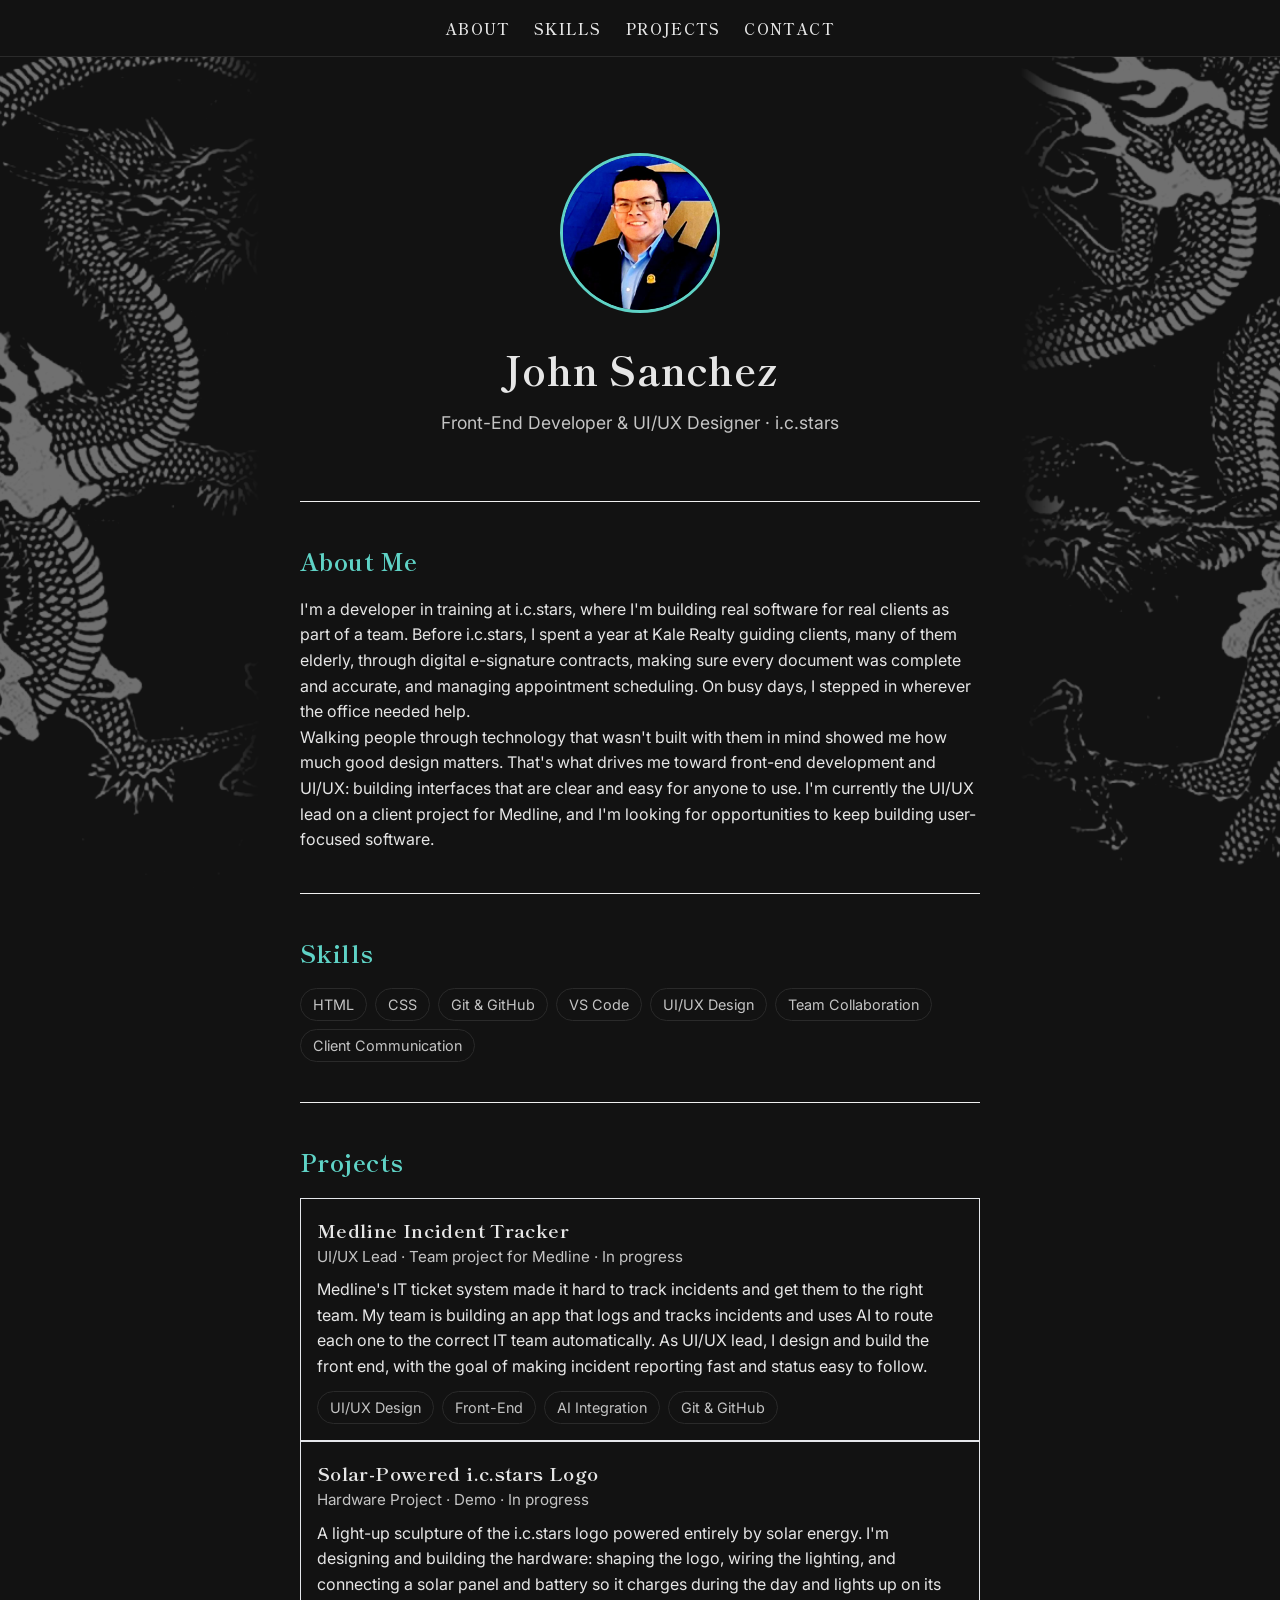
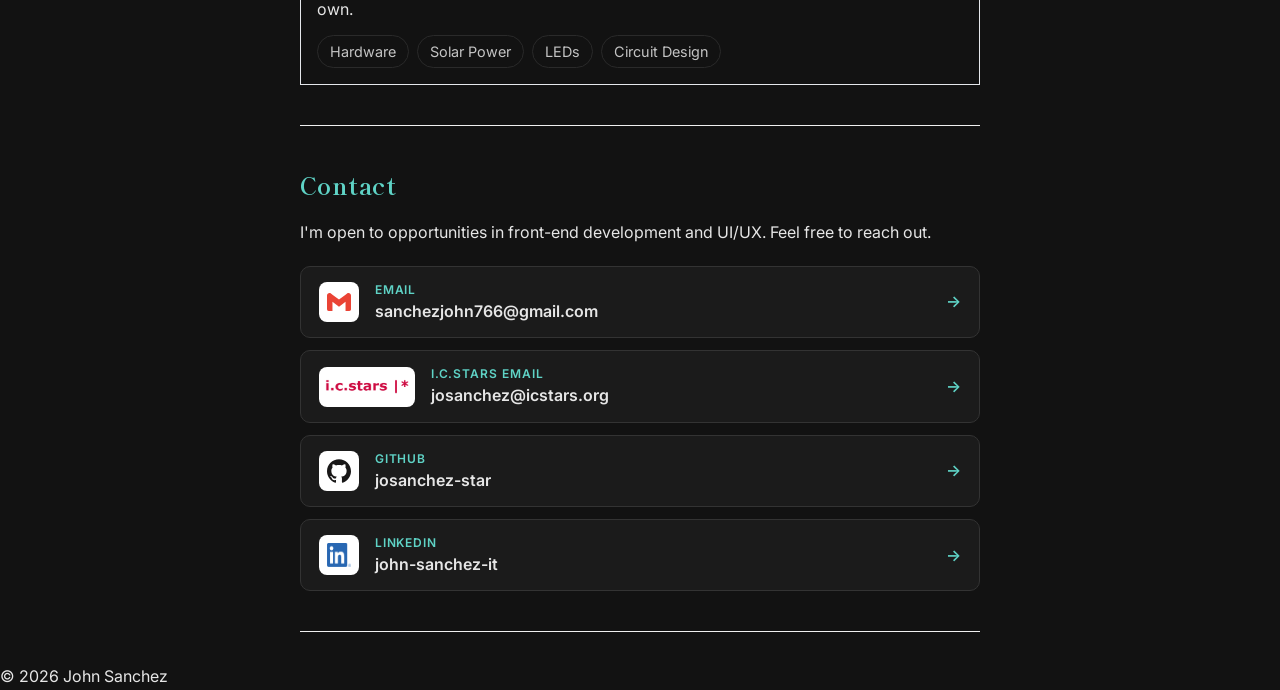
==== index.html @ 257376e0 "Switch accent color to teal and soften text" ====
<!DOCTYPE html>
<html lang="en">

<head>
    <meta charset="UTF-8">
    <meta name="viewport" content="width=device-width, initial-scale=1.0">
    <title>John Sanchez - Portfolio</title>
    <link rel="preconnect" href="https://fonts.googleapis.com">
    <link rel="preconnect" href="https://fonts.gstatic.com" crossorigin>
    <link href="https://fonts.googleapis.com/css2?family=Inter:wght@400;600&family=Shippori+Mincho:wght@600;700&display=swap" rel="stylesheet">
    <link rel="stylesheet" href="style.css?v=4">
</head>

<body>
    <img src="dragon-left.png" alt="" class="side-art side-left" aria-hidden="true">
    <img src="dragon-right.png" alt="" class="side-art side-right" aria-hidden="true">
    <header>
        <nav>
            <a href="#about">About</a>
            <a href="#skills">Skills</a>
            <a href="#projects">Projects</a>
            <a href="#contact">Contact</a>
        </nav>
    </header>
    <main>
        <section id="hero">
            <img src="profile.jpg?v=2" alt="Photo of John Sanchez" class="profile-pic">
            <h1>John Sanchez</h1>
            <p class="tagline">
                Front-End Developer &amp; UI/UX Designer · i.c.stars
            </p>
        </section>
        <section id="about">
            <h2>About Me</h2>

            <p>
                I'm a developer in training at i.c.stars, where I'm building real software for real clients
                as part of a team. Before i.c.stars, I spent a year at Kale Realty guiding clients, many of
                them elderly, through digital e-signature contracts, making sure every document was complete
                and accurate, and managing appointment scheduling. On busy days, I stepped in wherever the
                office needed help.
            </p>
            <p>
                Walking people through technology that wasn't built with them in mind showed me how much good
                design matters. That's what drives me toward front-end development and UI/UX: building
                interfaces that are clear and easy for anyone to use. I'm currently the UI/UX lead on a
                client project for Medline, and I'm looking for opportunities to keep building
                user-focused software.
            </p>

        </section>
        <section id="skills">
            <h2>Skills</h2>
            <ul class="tags">
                <li>HTML</li>
                <li>CSS</li>
                <li>Git &amp; GitHub</li>
                <li>VS Code</li>
                <li>UI/UX Design</li>
                <li>Team Collaboration</li>
                <li>Client Communication</li>
            </ul>
        </section>
        <section id="projects">
            <h2>Projects</h2>
            <article class="project">
                <h3>Medline Incident Tracker</h3>
                <p class="role">UI/UX Lead · Team project for Medline · In progress</p>
                <p>
                    Medline's IT ticket system made it hard to track incidents and get them to the right team.
                    My team is building an app that logs and tracks incidents and uses AI to route each one
                    to the correct IT team automatically. As UI/UX lead, I design and build the front end,
                    with the goal of making incident reporting fast and status easy to follow.
                </p>
                <ul class="tags">
                    <li>UI/UX Design</li>
                    <li>Front-End</li>
                    <li>AI Integration</li>
                    <li>Git &amp; GitHub</li>
                </ul>
            </article>
            <article class="project">
                <h3>Solar-Powered i.c.stars Logo</h3>
                <p class="role">Hardware Project · Demo · In progress</p>
                <p>
                    A light-up sculpture of the i.c.stars logo powered entirely by solar energy. I'm designing
                    and building the hardware: shaping the logo, wiring the lighting, and connecting a solar
                    panel and battery so it charges during the day and lights up on its own.
                </p>
                <ul class="tags">
                    <li>Hardware</li>
                    <li>Solar Power</li>
                    <li>LEDs</li>
                    <li>Circuit Design</li>
                </ul>
            </article>
        </section>
        <section id="contact">
            <h2>Contact</h2>
            <p class="contact-intro">I'm open to opportunities in front-end development and UI/UX. Feel free to reach out.</p>
            <div class="contact-links">
                <a class="contact-link" href="mailto:sanchezjohn766@gmail.com">
                    <span class="contact-icon"><img src="icons/gmail.svg" alt=""></span>
                    <span class="contact-text"><small>Email</small><span>sanchezjohn766@gmail.com</span></span>
                </a>
                <a class="contact-link" href="mailto:josanchez@icstars.org">
                    <span class="contact-icon wide"><img src="icons/icstars.png" alt=""></span>
                    <span class="contact-text"><small>i.c.stars Email</small><span>josanchez@icstars.org</span></span>
                </a>
                <a class="contact-link" href="https://github.com/josanchez-star" target="_blank" rel="noopener">
                    <span class="contact-icon"><img src="icons/github.svg" alt=""></span>
                    <span class="contact-text"><small>GitHub</small><span>josanchez-star</span></span>
                </a>
                <a class="contact-link" href="https://www.linkedin.com/in/john-sanchez-it/" target="_blank" rel="noopener">
                    <span class="contact-icon"><img src="icons/linkedin.png" alt=""></span>
                    <span class="contact-text"><small>LinkedIn</small><span>john-sanchez-it</span></span>
                </a>
            </div>
        </section>
    </main>
    <footer>
        <p>&copy; 2026 John Sanchez</p>
    </footer>
</body>

</html>
---- style.css ----
:root {
    --accent: #5FD3C6;
    --ink: #e6e6e6;
    --muted: #c4c4c4;
    --bg: #121212;
}

* {
    box-sizing: border-box;
    margin: 0;
    padding: 0;
}

body {
    font-family: system-ui, -apple-system, sans-serif;
    color: var(--ink);
    line-height: 1.6;
    background: var(--bg);
}

header {
    position: sticky;
    top: 0;
    background: var(--bg);
    border-bottom: 1px solid #2a2a2a;
}

nav {
    display: flex;
    gap: 1.5rem;
    justify-content: center;
    padding: 1rem;
}

nav a {
    text-decoration: none;
    color: var(--ink);
    font-weight: 600;
}

nav a:hover {
    color: var(--accent);
}

main {
    max-width: 720px;
    margin: 0 auto;
    padding: 2rem 1.25rem;
}

section {
    padding: 2.5rem 0;
    border-bottom: 1px solid #f0f0f0;
}

#hero {
    text-align: center;
    padding: 4rem 0;
}

h1 {
    font-size: 2.5rem;
}

.tagline {
    color: var(--muted);
    font-size: 1.1rem;
    margin-top: 0.5rem;
}

h2 {
    margin-bottom: 1rem;
    color: var(--accent);
}

.project {
    padding: 1rem;
    border: 1px solid #e5e7eb;
}
.tags {
    display: flex;
    flex-wrap: wrap;
    gap: 0.5rem;
    list-style: none;
    margin-top: 0.75rem;
}
.tags li {
    padding: 0.25rem 0.75rem;
    border: 1px solid #2a2a2a;
    border-radius: 999px;
    font-size: 0.9rem;
    color: var(--muted);
}
.role {
    color: var(--muted);
    font-size: 0.95rem;
    margin-bottom: 0.5rem;
}
.profile-pic {
    width: 160px;
    height: 160px;
    border-radius: 50%;
    object-fit: cover;
    border: 3px solid var(--accent);
    display: block;
    margin: 0 auto 1.5rem;
}

/* Fonts */
body {
    font-family: 'Inter', system-ui, sans-serif;
}
h1, h2, h3 {
    font-family: 'Shippori Mincho', serif;
    font-weight: 700;
    letter-spacing: 0.02em;
}
nav a {
    font-family: 'Shippori Mincho', serif;
    letter-spacing: 0.08em;
    text-transform: uppercase;
    font-size: 0.95rem;
}

/* Dragon side art (traditional artwork, The Met, 53.101.81) */
header {
    z-index: 10;
}
.side-art {
    position: fixed;
    top: 0;
    height: 100vh;
    width: calc((100vw - 760px) / 2);
    object-fit: cover;
    opacity: 0.4;
    pointer-events: none;
    z-index: -1;
}
.side-left {
    left: 0;
    object-position: 60% center;
    -webkit-mask-image: linear-gradient(to right, #000 75%, transparent);
    mask-image: linear-gradient(to right, #000 75%, transparent);
}
.side-right {
    right: 0;
    object-position: 40% center;
    -webkit-mask-image: linear-gradient(to left, #000 75%, transparent);
    mask-image: linear-gradient(to left, #000 75%, transparent);
}
@media (max-width: 1000px) {
    .side-art {
        display: none;
    }
}

/* Links */
a {
    color: var(--accent);
}

/* Contact cards */
.contact-intro {
    margin-bottom: 1.25rem;
}
.contact-links {
    display: flex;
    flex-direction: column;
    gap: 0.75rem;
}
.contact-link {
    display: flex;
    align-items: center;
    gap: 1rem;
    padding: 0.8rem 1.1rem;
    border: 1px solid #333;
    border-radius: 10px;
    background: #1b1b1b;
    color: var(--ink);
    text-decoration: none;
    transition: border-color 0.2s, background 0.2s;
}
.contact-link:hover,
.contact-link:focus-visible {
    border-color: var(--accent);
    background: #152321;
}
.contact-link::after {
    content: "\2192";
    margin-left: auto;
    color: var(--accent);
    font-weight: 600;
}
.contact-icon {
    width: 40px;
    height: 40px;
    border-radius: 8px;
    background: #fff;
    display: flex;
    align-items: center;
    justify-content: center;
    flex-shrink: 0;
}
.contact-icon img {
    width: 24px;
    height: 24px;
}
.contact-icon.wide {
    width: 96px;
}
.contact-icon.wide img {
    width: 84px;
    height: auto;
}
.contact-text {
    display: flex;
    flex-direction: column;
    min-width: 0;
}
.contact-text small {
    font-size: 0.75rem;
    text-transform: uppercase;
    letter-spacing: 0.08em;
    color: var(--accent);
    font-weight: 600;
}
.contact-text span {
    font-weight: 600;
    overflow-wrap: anywhere;
}
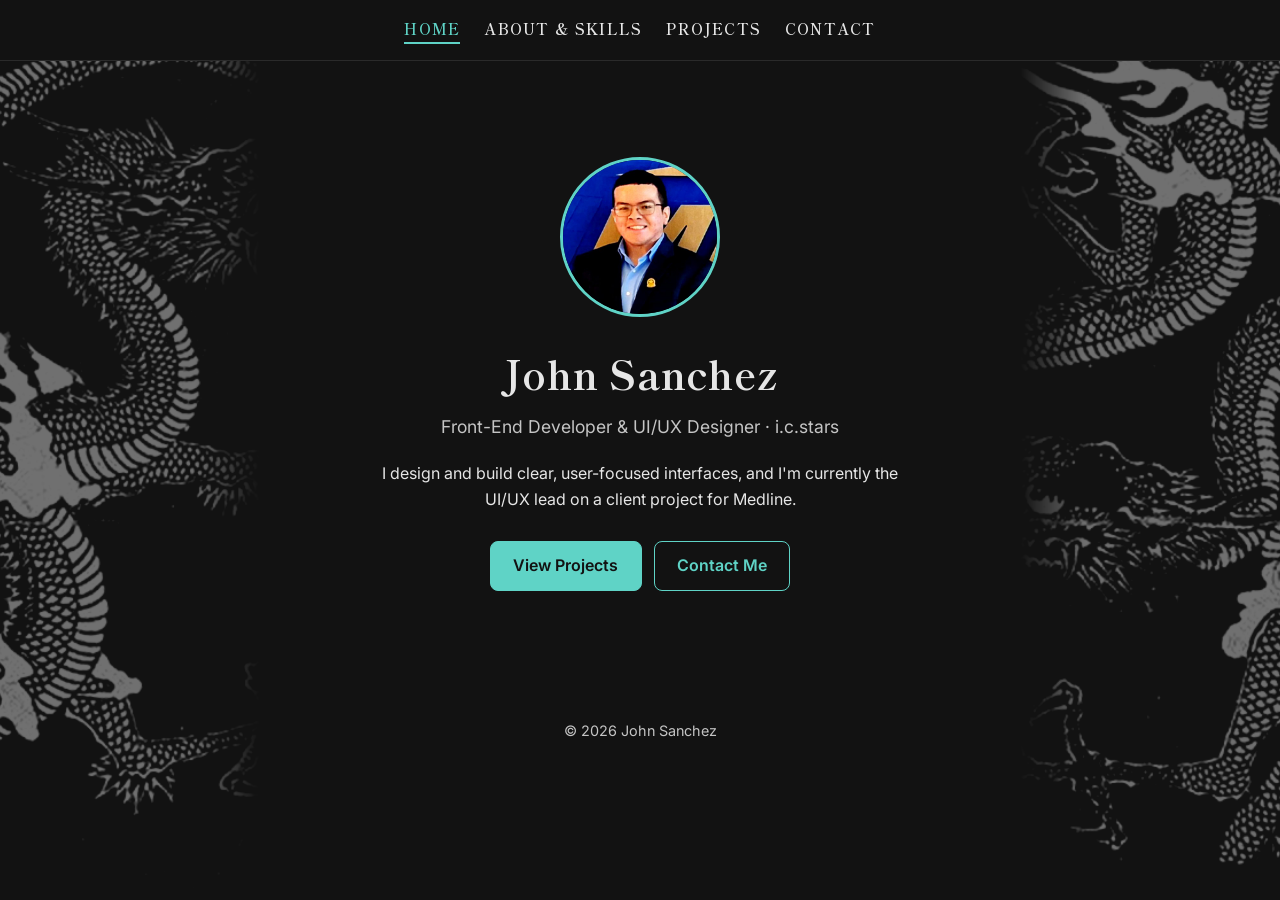
==== commit 47f9ad2e: "Split site into separate pages" ====
--- a/index.html
+++ b/index.html
@@ -8,7 +8,7 @@
     <link rel="preconnect" href="https://fonts.googleapis.com">
     <link rel="preconnect" href="https://fonts.gstatic.com" crossorigin>
     <link href="https://fonts.googleapis.com/css2?family=Inter:wght@400;600&family=Shippori+Mincho:wght@600;700&display=swap" rel="stylesheet">
-    <link rel="stylesheet" href="style.css?v=4">
+    <link rel="stylesheet" href="style.css?v=5">
 </head>
 
 <body>
@@ -16,10 +16,10 @@
     <img src="dragon-right.png" alt="" class="side-art side-right" aria-hidden="true">
     <header>
         <nav>
-            <a href="#about">About</a>
-            <a href="#skills">Skills</a>
-            <a href="#projects">Projects</a>
-            <a href="#contact">Contact</a>
+            <a href="index.html" class="active" aria-current="page">Home</a>
+            <a href="about.html">About &amp; Skills</a>
+            <a href="projects.html">Projects</a>
+            <a href="contact.html">Contact</a>
         </nav>
     </header>
     <main>
@@ -29,92 +29,13 @@
             <p class="tagline">
                 Front-End Developer &amp; UI/UX Designer · i.c.stars
             </p>
-        </section>
-        <section id="about">
-            <h2>About Me</h2>
-
-            <p>
-                I'm a developer in training at i.c.stars, where I'm building real software for real clients
-                as part of a team. Before i.c.stars, I spent a year at Kale Realty guiding clients, many of
-                them elderly, through digital e-signature contracts, making sure every document was complete
-                and accurate, and managing appointment scheduling. On busy days, I stepped in wherever the
-                office needed help.
+            <p class="intro">
+                I design and build clear, user-focused interfaces, and I'm currently the UI/UX lead
+                on a client project for Medline.
             </p>
-            <p>
-                Walking people through technology that wasn't built with them in mind showed me how much good
-                design matters. That's what drives me toward front-end development and UI/UX: building
-                interfaces that are clear and easy for anyone to use. I'm currently the UI/UX lead on a
-                client project for Medline, and I'm looking for opportunities to keep building
-                user-focused software.
-            </p>
-
-        </section>
-        <section id="skills">
-            <h2>Skills</h2>
-            <ul class="tags">
-                <li>HTML</li>
-                <li>CSS</li>
-                <li>Git &amp; GitHub</li>
-                <li>VS Code</li>
-                <li>UI/UX Design</li>
-                <li>Team Collaboration</li>
-                <li>Client Communication</li>
-            </ul>
-        </section>
-        <section id="projects">
-            <h2>Projects</h2>
-            <article class="project">
-                <h3>Medline Incident Tracker</h3>
-                <p class="role">UI/UX Lead · Team project for Medline · In progress</p>
-                <p>
-                    Medline's IT ticket system made it hard to track incidents and get them to the right team.
-                    My team is building an app that logs and tracks incidents and uses AI to route each one
-                    to the correct IT team automatically. As UI/UX lead, I design and build the front end,
-                    with the goal of making incident reporting fast and status easy to follow.
-                </p>
-                <ul class="tags">
-                    <li>UI/UX Design</li>
-                    <li>Front-End</li>
-                    <li>AI Integration</li>
-                    <li>Git &amp; GitHub</li>
-                </ul>
-            </article>
-            <article class="project">
-                <h3>Solar-Powered i.c.stars Logo</h3>
-                <p class="role">Hardware Project · Demo · In progress</p>
-                <p>
-                    A light-up sculpture of the i.c.stars logo powered entirely by solar energy. I'm designing
-                    and building the hardware: shaping the logo, wiring the lighting, and connecting a solar
-                    panel and battery so it charges during the day and lights up on its own.
-                </p>
-                <ul class="tags">
-                    <li>Hardware</li>
-                    <li>Solar Power</li>
-                    <li>LEDs</li>
-                    <li>Circuit Design</li>
-                </ul>
-            </article>
-        </section>
-        <section id="contact">
-            <h2>Contact</h2>
-            <p class="contact-intro">I'm open to opportunities in front-end development and UI/UX. Feel free to reach out.</p>
-            <div class="contact-links">
-                <a class="contact-link" href="mailto:sanchezjohn766@gmail.com">
-                    <span class="contact-icon"><img src="icons/gmail.svg" alt=""></span>
-                    <span class="contact-text"><small>Email</small><span>sanchezjohn766@gmail.com</span></span>
-                </a>
-                <a class="contact-link" href="mailto:josanchez@icstars.org">
-                    <span class="contact-icon wide"><img src="icons/icstars.png" alt=""></span>
-                    <span class="contact-text"><small>i.c.stars Email</small><span>josanchez@icstars.org</span></span>
-                </a>
-                <a class="contact-link" href="https://github.com/josanchez-star" target="_blank" rel="noopener">
-                    <span class="contact-icon"><img src="icons/github.svg" alt=""></span>
-                    <span class="contact-text"><small>GitHub</small><span>josanchez-star</span></span>
-                </a>
-                <a class="contact-link" href="https://www.linkedin.com/in/john-sanchez-it/" target="_blank" rel="noopener">
-                    <span class="contact-icon"><img src="icons/linkedin.png" alt=""></span>
-                    <span class="contact-text"><small>LinkedIn</small><span>john-sanchez-it</span></span>
-                </a>
+            <div class="hero-buttons">
+                <a class="btn btn-primary" href="projects.html">View Projects</a>
+                <a class="btn" href="contact.html">Contact Me</a>
             </div>
         </section>
     </main>
@@ -123,4 +44,4 @@
     </footer>
 </body>
 
-</html>+</html>
--- a/style.css
+++ b/style.css
@@ -50,7 +50,7 @@
 
 section {
     padding: 2.5rem 0;
-    border-bottom: 1px solid #f0f0f0;
+    border-bottom: 1px solid #2a2a2a;
 }
 
 #hero {
@@ -75,7 +75,7 @@
 
 .project {
     padding: 1rem;
-    border: 1px solid #e5e7eb;
+    border: 1px solid #2a2a2a;
 }
 .tags {
     display: flex;
@@ -228,3 +228,62 @@
     font-weight: 600;
     overflow-wrap: anywhere;
 }
+
+/* Multi-page layout */
+nav a.active {
+    color: var(--accent);
+    border-bottom: 2px solid var(--accent);
+    padding-bottom: 2px;
+}
+main section:last-child {
+    border-bottom: none;
+}
+.project {
+    border-radius: 10px;
+    background: #1b1b1b;
+    margin-bottom: 1rem;
+}
+.intro {
+    max-width: 520px;
+    margin: 1.25rem auto 0;
+    color: var(--ink);
+}
+.hero-buttons {
+    display: flex;
+    gap: 0.75rem;
+    justify-content: center;
+    flex-wrap: wrap;
+    margin-top: 1.75rem;
+}
+.btn {
+    display: inline-block;
+    padding: 0.7rem 1.4rem;
+    border: 1px solid var(--accent);
+    border-radius: 8px;
+    color: var(--accent);
+    text-decoration: none;
+    font-weight: 600;
+    transition: background 0.2s, color 0.2s;
+}
+.btn:hover,
+.btn:focus-visible {
+    background: #152321;
+}
+.btn-primary {
+    background: var(--accent);
+    color: #121212;
+}
+.btn-primary:hover,
+.btn-primary:focus-visible {
+    background: #8ae3d9;
+    color: #121212;
+}
+footer {
+    text-align: center;
+    padding: 2rem 1rem;
+    color: var(--muted);
+    font-size: 0.9rem;
+}
+#about p + p {
+    margin-top: 1rem;
+}
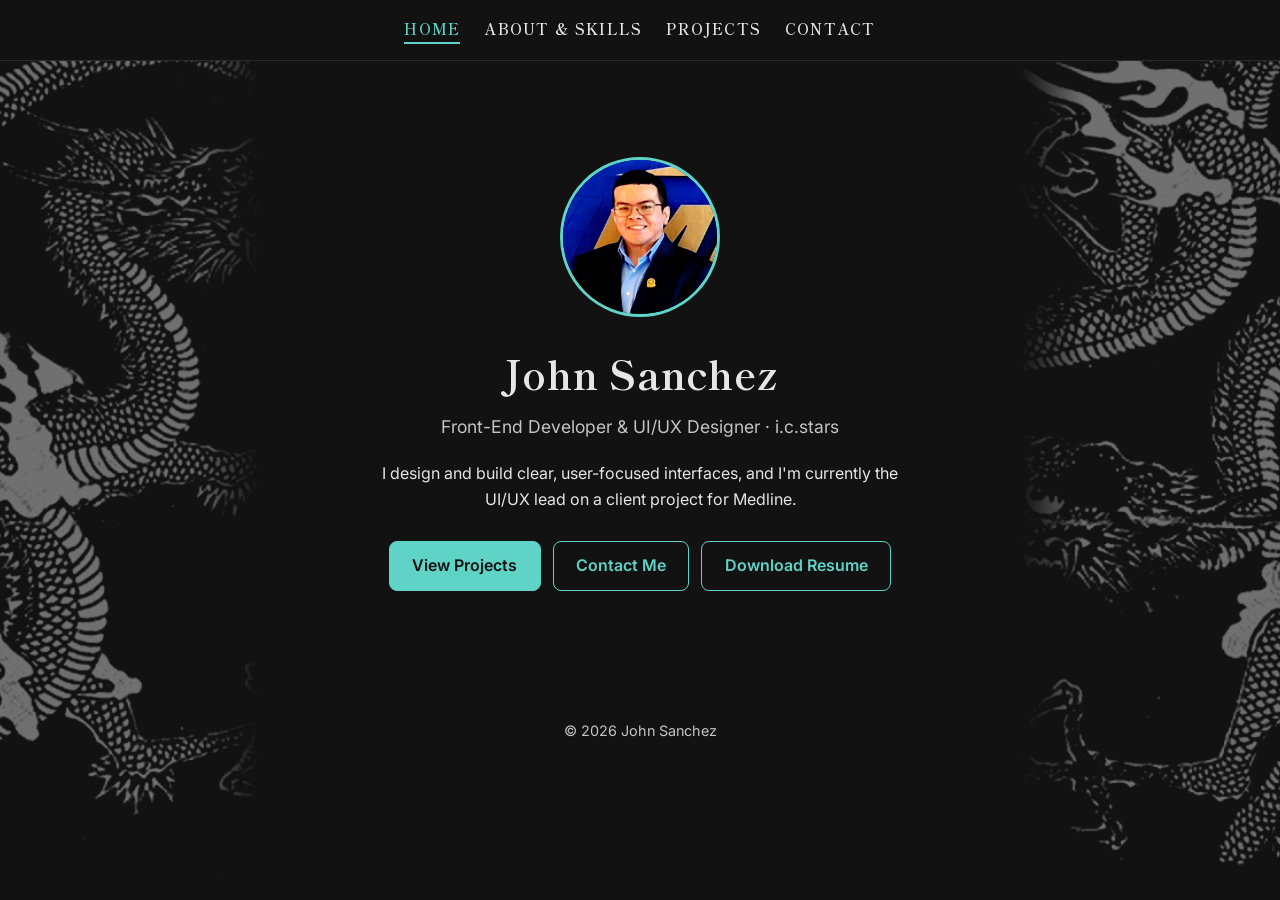
==== commit d37f408e: "Add resume, update projects and skills" ====
--- a/index.html
+++ b/index.html
@@ -8,7 +8,7 @@
     <link rel="preconnect" href="https://fonts.googleapis.com">
     <link rel="preconnect" href="https://fonts.gstatic.com" crossorigin>
     <link href="https://fonts.googleapis.com/css2?family=Inter:wght@400;600&family=Shippori+Mincho:wght@600;700&display=swap" rel="stylesheet">
-    <link rel="stylesheet" href="style.css?v=5">
+    <link rel="stylesheet" href="style.css?v=7">
 </head>
 
 <body>
@@ -36,6 +36,7 @@
             <div class="hero-buttons">
                 <a class="btn btn-primary" href="projects.html">View Projects</a>
                 <a class="btn" href="contact.html">Contact Me</a>
+                <a class="btn" href="John-Sanchez-Resume.pdf" target="_blank" rel="noopener">Download Resume</a>
             </div>
         </section>
     </main>
--- a/style.css
+++ b/style.css
@@ -287,3 +287,20 @@
 #about p + p {
     margin-top: 1rem;
 }
+
+/* Project highlights and resume button */
+.highlights {
+    margin: 0.75rem 0 0 1.25rem;
+}
+.highlights li {
+    margin-bottom: 0.35rem;
+}
+.resume-button {
+    justify-content: flex-start;
+}
+
+.skill-group {
+    font-size: 1rem;
+    color: var(--ink);
+    margin: 1.25rem 0 0.5rem;
+}
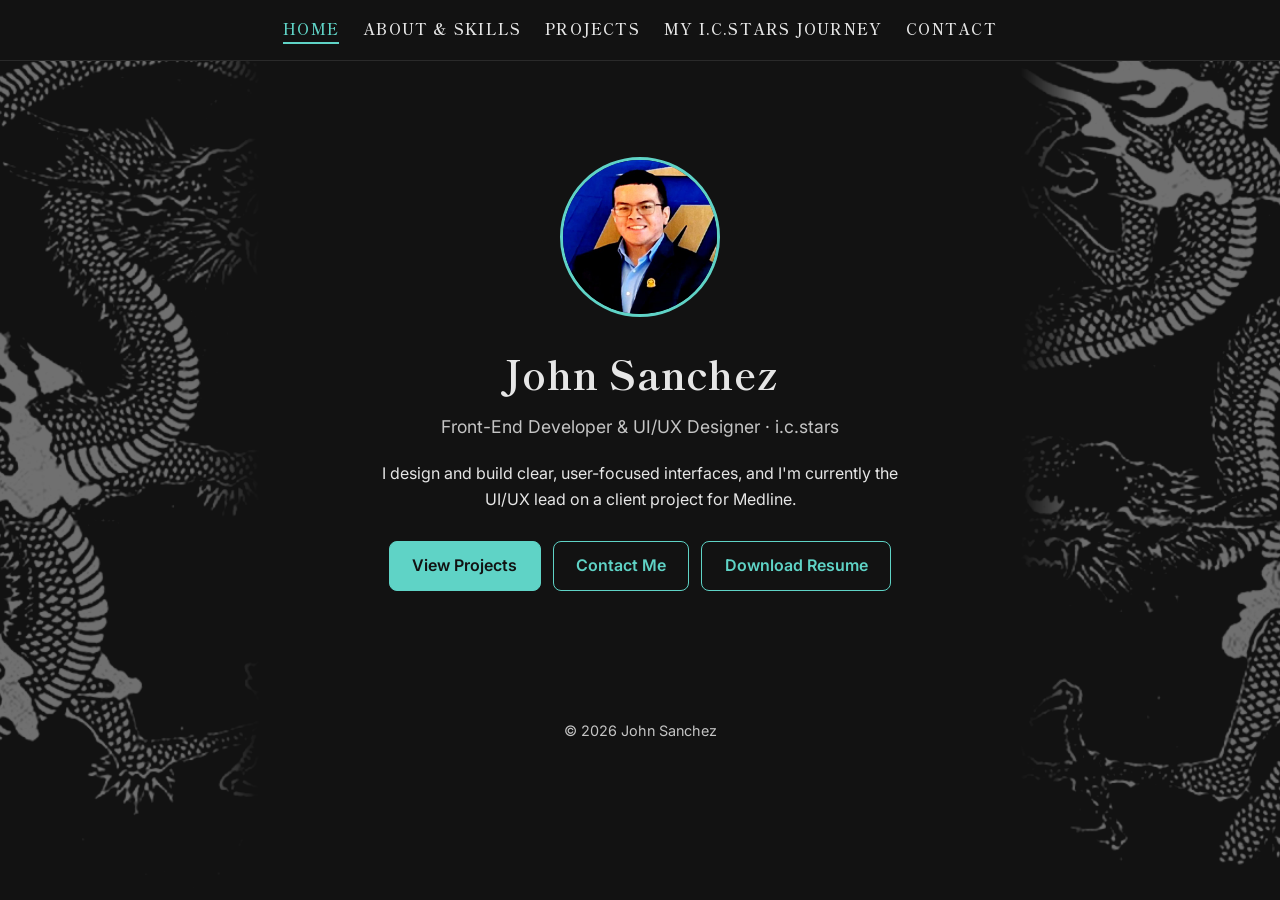
==== commit e533b527: "Add My i.c.stars Journey page with Leadership and Business" ====
--- a/index.html
+++ b/index.html
@@ -8,7 +8,7 @@
     <link rel="preconnect" href="https://fonts.googleapis.com">
     <link rel="preconnect" href="https://fonts.gstatic.com" crossorigin>
     <link href="https://fonts.googleapis.com/css2?family=Inter:wght@400;600&family=Shippori+Mincho:wght@600;700&display=swap" rel="stylesheet">
-    <link rel="stylesheet" href="style.css?v=7">
+    <link rel="stylesheet" href="style.css?v=9">
 </head>
 
 <body>
@@ -19,6 +19,7 @@
             <a href="index.html" class="active" aria-current="page">Home</a>
             <a href="about.html">About &amp; Skills</a>
             <a href="projects.html">Projects</a>
+            <a href="journey.html">My i.c.stars Journey</a>
             <a href="contact.html">Contact</a>
         </nav>
     </header>
--- a/style.css
+++ b/style.css
@@ -304,3 +304,172 @@
     color: var(--ink);
     margin: 1.25rem 0 0.5rem;
 }
+
+/* Beyond the Code */
+.photo-grid {
+    display: grid;
+    grid-template-columns: repeat(2, 1fr);
+    gap: 1rem;
+}
+.photo-grid figure {
+    margin: 0;
+    background: #1b1b1b;
+    border: 1px solid #2a2a2a;
+    border-radius: 10px;
+    overflow: hidden;
+}
+.photo-grid img {
+    display: block;
+    width: 100%;
+    aspect-ratio: 4 / 3;
+    object-fit: cover;
+}
+.photo-grid figcaption {
+    padding: 0.75rem 0.9rem 0.9rem;
+    font-size: 0.9rem;
+    color: var(--muted);
+}
+.photo-grid figcaption strong {
+    display: block;
+    color: var(--accent);
+    margin-bottom: 0.2rem;
+}
+
+/* Clickable gallery card + lightbox */
+.gallery-open {
+    position: relative;
+    display: block;
+    width: 100%;
+    padding: 0;
+    border: none;
+    background: none;
+    cursor: pointer;
+}
+.gallery-open:hover img,
+.gallery-open:focus-visible img {
+    opacity: 0.85;
+}
+.gallery-open:focus-visible {
+    outline: 2px solid var(--accent);
+    outline-offset: -2px;
+}
+.gallery-count {
+    position: absolute;
+    right: 0.6rem;
+    bottom: 0.6rem;
+    padding: 0.2rem 0.6rem;
+    border-radius: 999px;
+    background: rgba(18, 18, 18, 0.85);
+    color: var(--accent);
+    font-size: 0.8rem;
+    font-weight: 600;
+}
+.lightbox {
+    position: fixed;
+    inset: 0;
+    z-index: 100;
+    display: flex;
+    align-items: center;
+    justify-content: center;
+    gap: 1rem;
+    padding: 1rem;
+    background: rgba(0, 0, 0, 0.92);
+}
+.lightbox[hidden] {
+    display: none;
+}
+.lightbox figure {
+    margin: 0;
+    max-width: min(90vw, 1000px);
+    text-align: center;
+}
+.lightbox img {
+    max-width: 100%;
+    max-height: 78vh;
+    border-radius: 8px;
+}
+.lightbox figcaption {
+    margin-top: 0.75rem;
+    color: var(--ink);
+}
+.lightbox button {
+    border: 1px solid #444;
+    background: #1b1b1b;
+    color: var(--accent);
+    border-radius: 50%;
+    width: 2.75rem;
+    height: 2.75rem;
+    font-size: 1.6rem;
+    line-height: 1;
+    cursor: pointer;
+    flex-shrink: 0;
+}
+.lightbox button:hover,
+.lightbox button:focus-visible {
+    border-color: var(--accent);
+}
+.lb-close {
+    position: absolute;
+    top: 1rem;
+    right: 1rem;
+}
+@media (max-width: 600px) {
+    .lb-prev, .lb-next {
+        position: absolute;
+        bottom: 1rem;
+    }
+    .lb-prev { left: 1rem; }
+    .lb-next { right: 1rem; }
+}
+
+@media (max-width: 600px) {
+    .photo-grid {
+        grid-template-columns: 1fr;
+    }
+}
+
+/* My i.c.stars Journey page */
+nav {
+    flex-wrap: wrap;
+}
+.journey-toc {
+    display: flex;
+    flex-wrap: wrap;
+    gap: 0.5rem;
+    list-style: none;
+    margin-top: 1.25rem;
+}
+.journey-toc a {
+    display: inline-block;
+    padding: 0.35rem 0.9rem;
+    border: 1px solid var(--accent);
+    border-radius: 999px;
+    color: var(--accent);
+    text-decoration: none;
+    font-size: 0.9rem;
+}
+.journey-toc a:hover,
+.journey-toc a:focus-visible {
+    background: #152321;
+}
+.reflection {
+    padding: 1.25rem;
+    margin-bottom: 1rem;
+    border: 1px solid #2a2a2a;
+    border-radius: 10px;
+    background: #1b1b1b;
+}
+.reflection h3 {
+    color: var(--accent);
+    margin-bottom: 0.6rem;
+}
+.reflection p + p {
+    margin-top: 0.9rem;
+}
+.coming-soon {
+    color: var(--muted);
+    font-style: italic;
+}
+section[id] {
+    scroll-margin-top: 5rem;
+}
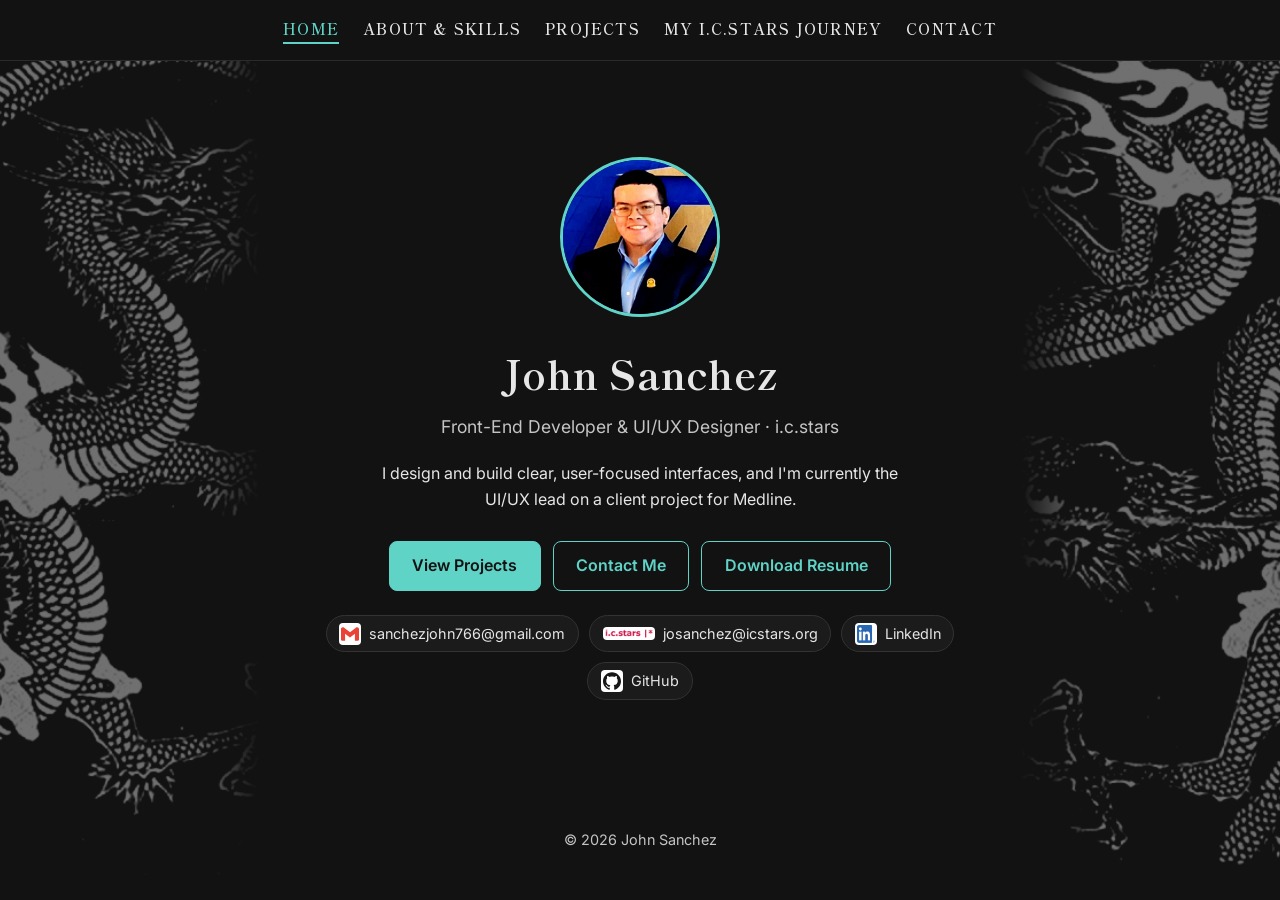
==== commit 9c425021: "Add Wellness section and homepage contact info" ====
--- a/index.html
+++ b/index.html
@@ -8,7 +8,7 @@
     <link rel="preconnect" href="https://fonts.googleapis.com">
     <link rel="preconnect" href="https://fonts.gstatic.com" crossorigin>
     <link href="https://fonts.googleapis.com/css2?family=Inter:wght@400;600&family=Shippori+Mincho:wght@600;700&display=swap" rel="stylesheet">
-    <link rel="stylesheet" href="style.css?v=9">
+    <link rel="stylesheet" href="style.css?v=10">
 </head>
 
 <body>
@@ -39,6 +39,12 @@
                 <a class="btn" href="contact.html">Contact Me</a>
                 <a class="btn" href="John-Sanchez-Resume.pdf" target="_blank" rel="noopener">Download Resume</a>
             </div>
+            <ul class="quick-contact" aria-label="Contact information">
+                <li><a href="mailto:sanchezjohn766@gmail.com"><img src="icons/gmail.svg" alt="">sanchezjohn766@gmail.com</a></li>
+                <li><a href="mailto:josanchez@icstars.org"><img src="icons/icstars.png" alt="" class="wide">josanchez@icstars.org</a></li>
+                <li><a href="https://www.linkedin.com/in/john-sanchez-it/" target="_blank" rel="noopener"><img src="icons/linkedin.png" alt="">LinkedIn</a></li>
+                <li><a href="https://github.com/josanchez-star" target="_blank" rel="noopener"><img src="icons/github.svg" alt="">GitHub</a></li>
+            </ul>
         </section>
     </main>
     <footer>
--- a/style.css
+++ b/style.css
@@ -473,3 +473,51 @@
 section[id] {
     scroll-margin-top: 5rem;
 }
+
+.reflection code {
+    font-family: Consolas, "Courier New", monospace;
+    font-size: 0.9em;
+    padding: 0.1rem 0.35rem;
+    border-radius: 4px;
+    background: #121212;
+    color: var(--accent);
+}
+
+/* Homepage quick contact row */
+.quick-contact {
+    display: flex;
+    flex-wrap: wrap;
+    justify-content: center;
+    gap: 0.6rem;
+    list-style: none;
+    margin-top: 1.5rem;
+}
+.quick-contact a {
+    display: inline-flex;
+    align-items: center;
+    gap: 0.5rem;
+    padding: 0.4rem 0.8rem;
+    border: 1px solid #333;
+    border-radius: 999px;
+    background: #1b1b1b;
+    color: var(--ink);
+    text-decoration: none;
+    font-size: 0.9rem;
+}
+.quick-contact a:hover,
+.quick-contact a:focus-visible {
+    border-color: var(--accent);
+    color: var(--accent);
+}
+.quick-contact img {
+    width: 18px;
+    height: 18px;
+    padding: 2px;
+    border-radius: 4px;
+    background: #fff;
+    box-sizing: content-box;
+}
+.quick-contact img.wide {
+    width: 48px;
+    height: auto;
+}
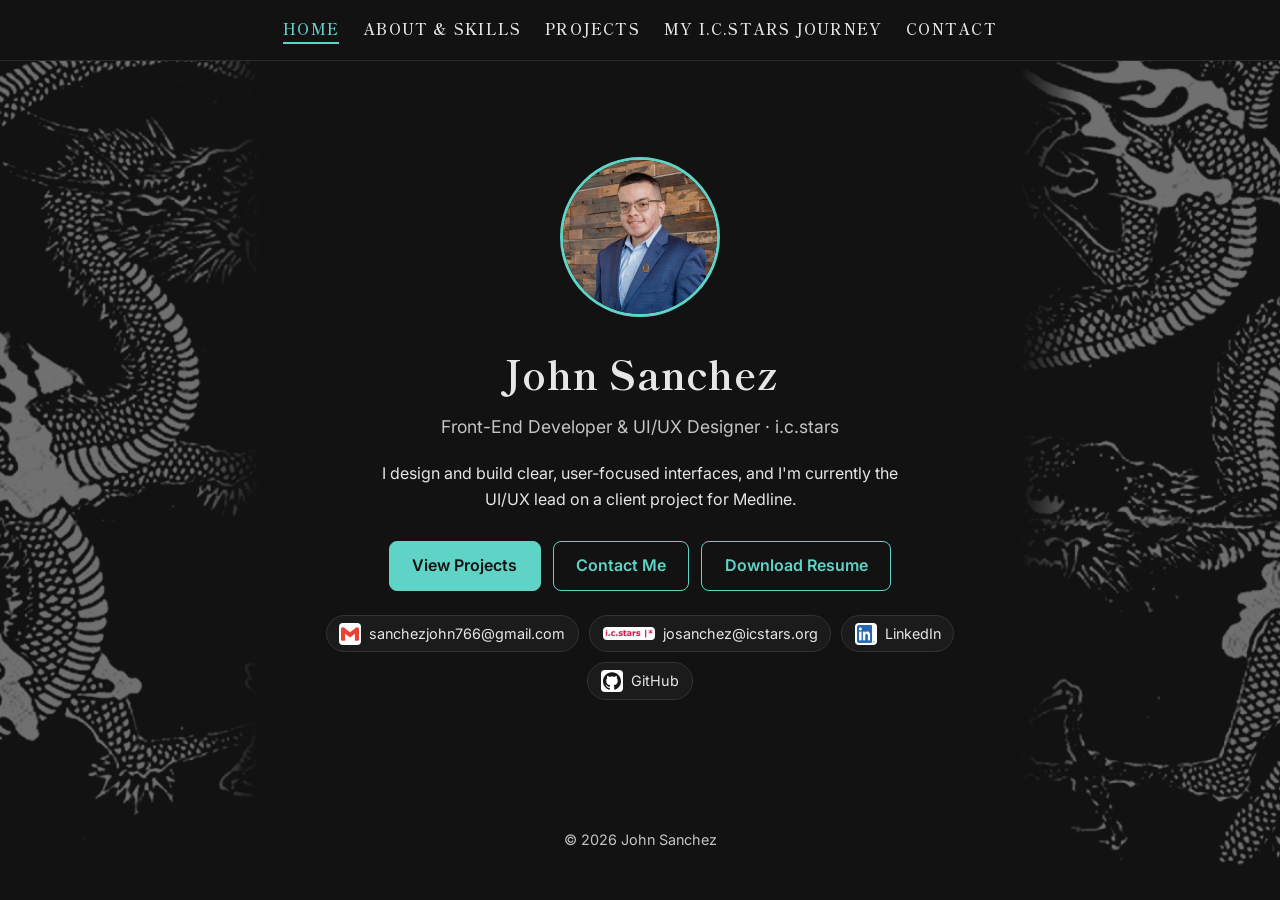
==== commit 9f9887f6: "Update homepage profile photo" ====
--- a/index.html
+++ b/index.html
@@ -25,7 +25,7 @@
     </header>
     <main>
         <section id="hero">
-            <img src="profile.jpg?v=2" alt="Photo of John Sanchez" class="profile-pic">
+            <img src="profile.jpg?v=3" alt="Photo of John Sanchez" class="profile-pic">
             <h1>John Sanchez</h1>
             <p class="tagline">
                 Front-End Developer &amp; UI/UX Designer · i.c.stars
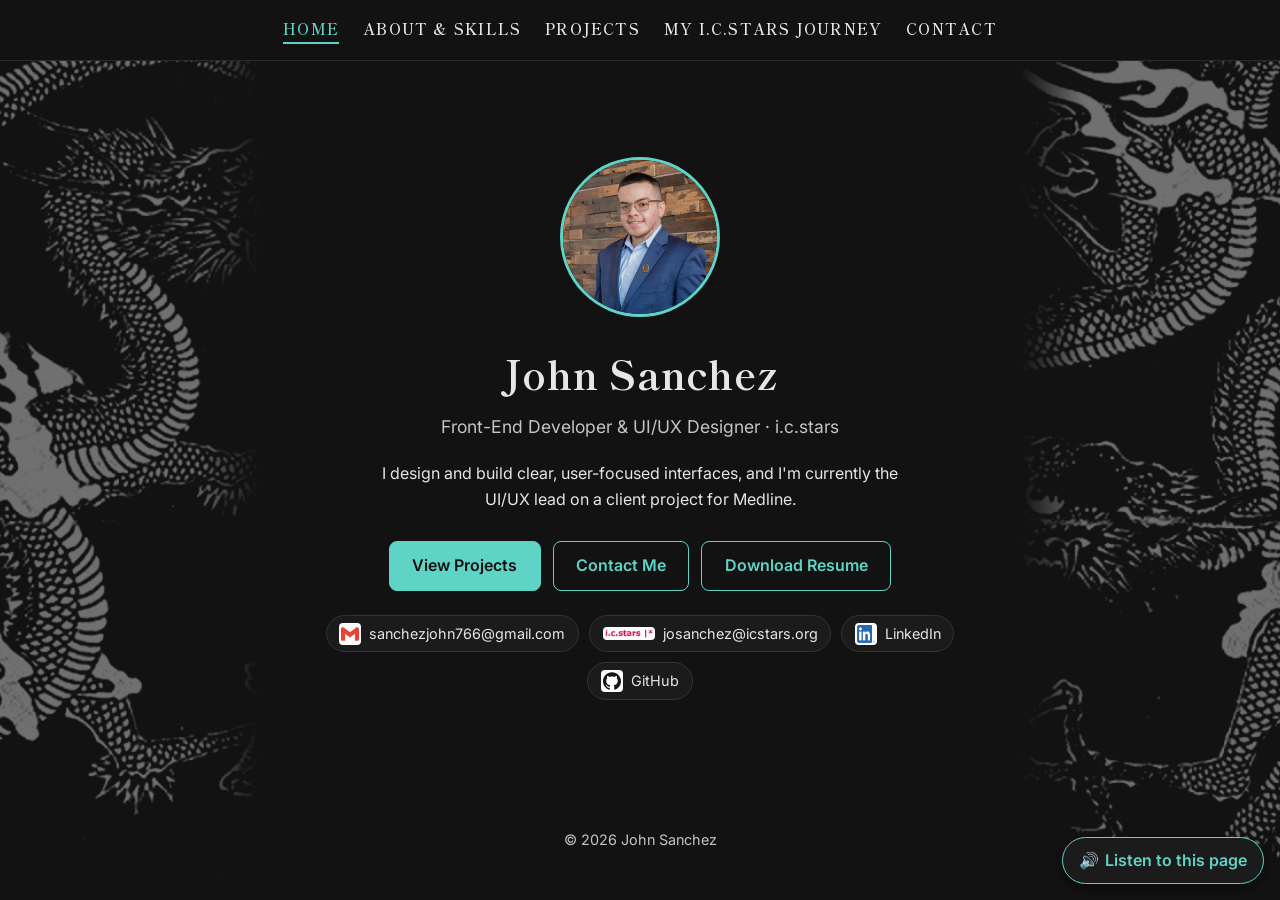
==== commit e3fc5da2: "Add skip link and read-aloud button" ====
--- a/index.html
+++ b/index.html
@@ -8,10 +8,11 @@
     <link rel="preconnect" href="https://fonts.googleapis.com">
     <link rel="preconnect" href="https://fonts.gstatic.com" crossorigin>
     <link href="https://fonts.googleapis.com/css2?family=Inter:wght@400;600&family=Shippori+Mincho:wght@600;700&display=swap" rel="stylesheet">
-    <link rel="stylesheet" href="style.css?v=10">
+    <link rel="stylesheet" href="style.css?v=12">
 </head>
 
 <body>
+    <a class="skip-link" href="#main">Skip to content</a>
     <img src="dragon-left.png" alt="" class="side-art side-left" aria-hidden="true">
     <img src="dragon-right.png" alt="" class="side-art side-right" aria-hidden="true">
     <header>
@@ -23,7 +24,7 @@
             <a href="contact.html">Contact</a>
         </nav>
     </header>
-    <main>
+    <main id="main" tabindex="-1">
         <section id="hero">
             <img src="profile.jpg?v=3" alt="Photo of John Sanchez" class="profile-pic">
             <h1>John Sanchez</h1>
@@ -50,6 +51,7 @@
     <footer>
         <p>&copy; 2026 John Sanchez</p>
     </footer>
+    <script src="read-aloud.js"></script>
 </body>
 
 </html>
--- a/style.css
+++ b/style.css
@@ -521,3 +521,51 @@
     width: 48px;
     height: auto;
 }
+
+/* Accessibility: skip to content link */
+.skip-link {
+    position: absolute;
+    top: -100px;
+    left: 1rem;
+    z-index: 200;
+    padding: 0.6rem 1rem;
+    border-radius: 8px;
+    background: var(--accent);
+    color: #121212;
+    font-weight: 600;
+    text-decoration: none;
+}
+.skip-link:focus {
+    top: 1rem;
+}
+main:focus {
+    outline: none;
+}
+
+/* Accessibility: read-aloud button */
+.read-aloud {
+    position: fixed;
+    right: 1rem;
+    bottom: 1rem;
+    z-index: 50;
+    display: inline-flex;
+    align-items: center;
+    gap: 0.4rem;
+    padding: 0.6rem 1rem;
+    border: 1px solid var(--accent);
+    border-radius: 999px;
+    background: #1b1b1b;
+    color: var(--accent);
+    font: inherit;
+    font-weight: 600;
+    cursor: pointer;
+    box-shadow: 0 4px 14px rgba(0, 0, 0, 0.5);
+}
+.read-aloud:hover,
+.read-aloud:focus-visible {
+    background: #152321;
+}
+.read-aloud[aria-pressed="true"] {
+    background: var(--accent);
+    color: #121212;
+}
